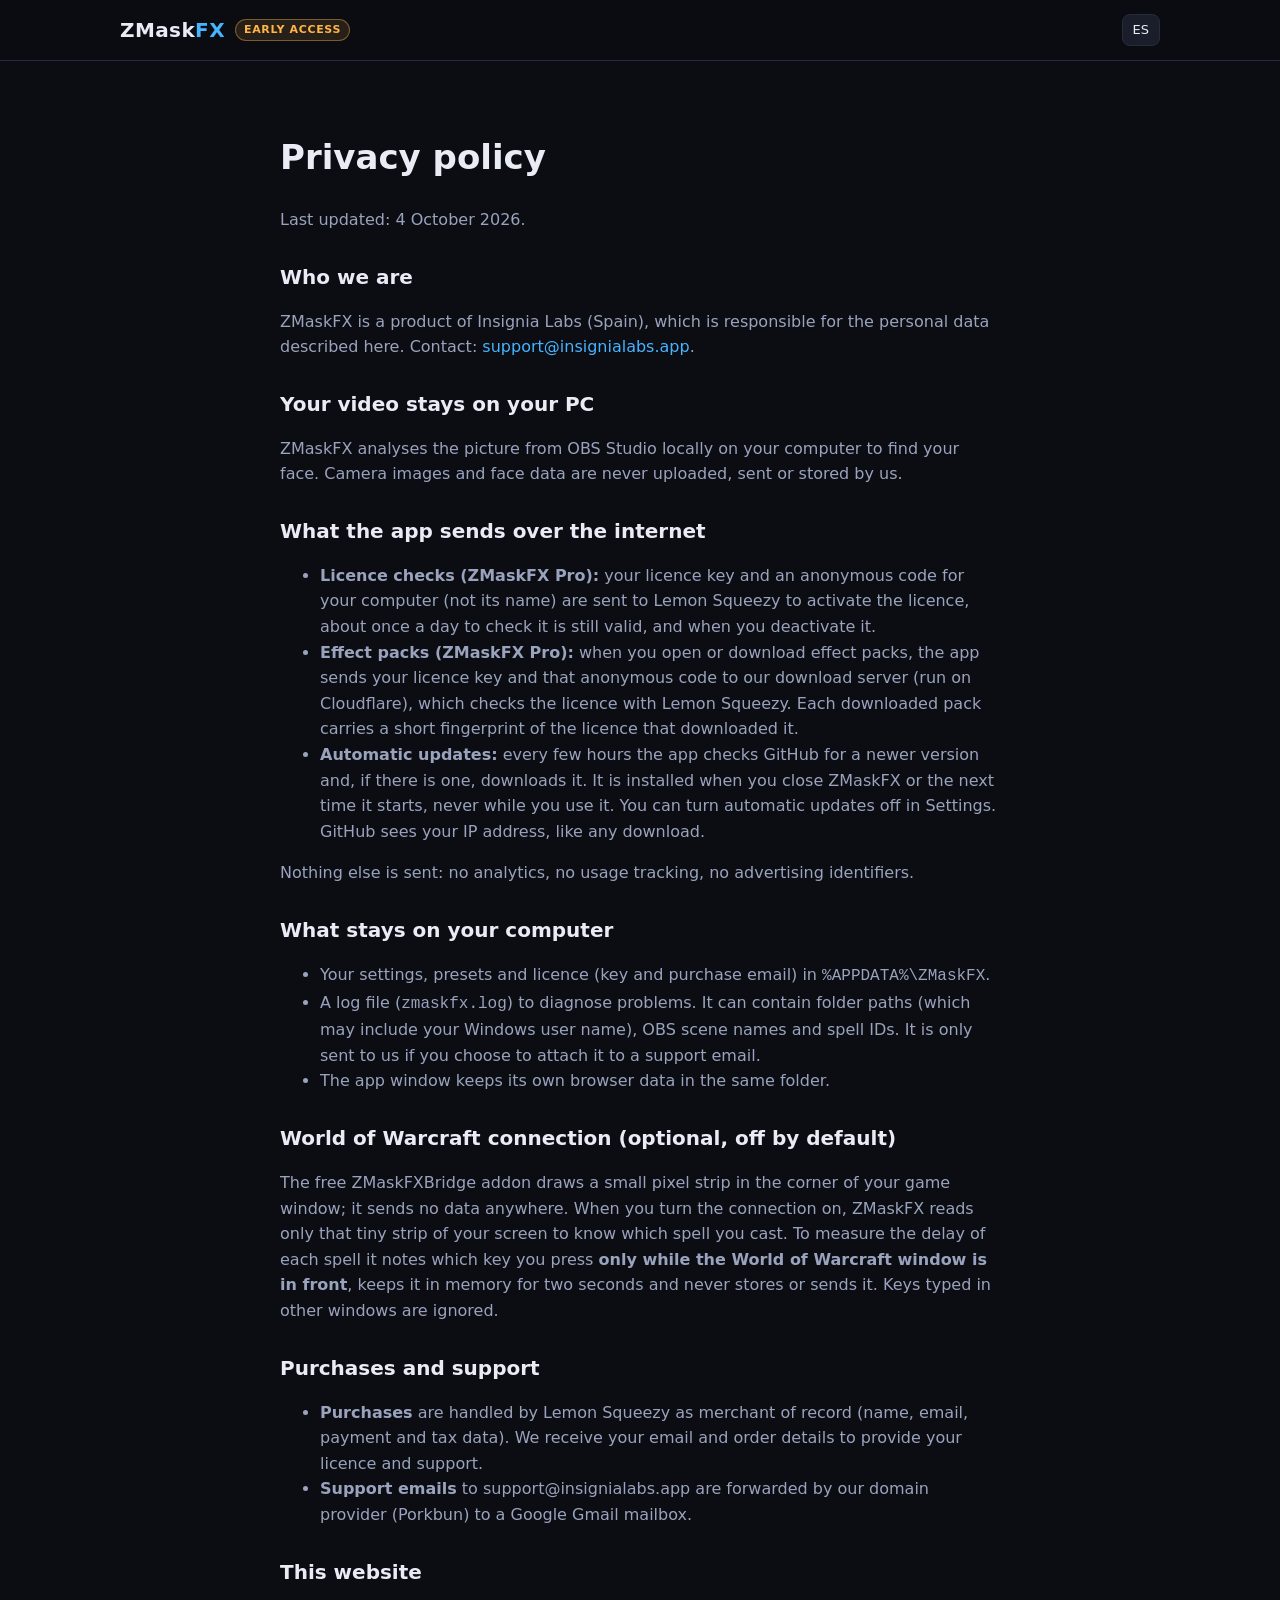
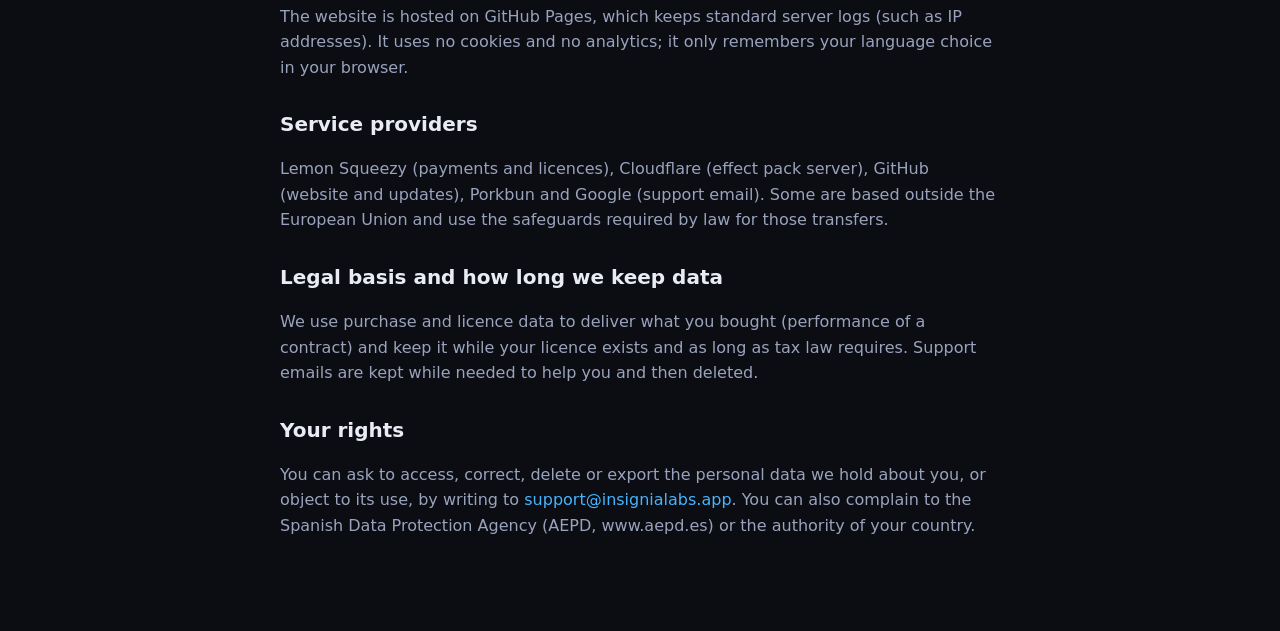
==== privacy.html @ b374a27d "feat: web de ZMaskFX" ====
<!doctype html>
<html lang="en"><head><meta charset="utf-8"><meta name="viewport" content="width=device-width,initial-scale=1">
<title>Privacy - ZMaskFX</title><link rel="stylesheet" href="style.css?v=3"></head>
<body>
<header class="top"><div class="wrap"><a class="logo" href="index.html">ZMask<b>FX</b></a><span class="tag-ea">Early Access</span><nav><button class="lang" id="lang" type="button" aria-label="Language">ES</button></nav></div></header>
<main class="doc">
<div data-lang="en">
<h1>Privacy policy</h1>
<p>Last updated: 4 October 2026.</p>


<h2>Who we are</h2>
<p>ZMaskFX is a product of Insignia Labs (Spain), which is responsible for the personal data described here. Contact:
<a href="mailto:support@insignialabs.app">support@insignialabs.app</a>.</p>

<h2>Your video stays on your PC</h2>
<p>ZMaskFX analyses the picture from OBS Studio locally on your computer to find your face. Camera images and face data are never uploaded, sent or stored by us.</p>

<h2>What the app sends over the internet</h2>
<ul>
<li><strong>Licence checks (ZMaskFX Pro):</strong> your licence key and an anonymous code for your computer (not its name) are sent to Lemon Squeezy to activate the licence, about once a day to check it is still valid, and when you deactivate it.</li>
<li><strong>Effect packs (ZMaskFX Pro):</strong> when you open or download effect packs, the app sends your licence key and that anonymous code to our download server (run on Cloudflare), which checks the licence with Lemon Squeezy. Each downloaded pack carries a short fingerprint of the licence that downloaded it.</li>
<li><strong>Automatic updates:</strong> every few hours the app checks GitHub for a newer version and, if there is one, downloads it. It is installed when you close ZMaskFX or the next time it starts, never while you use it. You can turn automatic updates off in Settings. GitHub sees your IP address, like any download.</li>
</ul>
<p>Nothing else is sent: no analytics, no usage tracking, no advertising identifiers.</p>

<h2>What stays on your computer</h2>
<ul>
<li>Your settings, presets and licence (key and purchase email) in <code>%APPDATA%\ZMaskFX</code>.</li>
<li>A log file (<code>zmaskfx.log</code>) to diagnose problems. It can contain folder paths (which may include your Windows user name), OBS scene names and spell IDs. It is only sent to us if you choose to attach it to a support email.</li>
<li>The app window keeps its own browser data in the same folder.</li>
</ul>

<h2>World of Warcraft connection (optional, off by default)</h2>
<p>The free ZMaskFXBridge addon draws a small pixel strip in the corner of your game window; it sends no data anywhere. When you turn the connection on, ZMaskFX reads only that tiny strip of your screen to know which spell you cast.
To measure the delay of each spell it notes which key you press <strong>only while the World of Warcraft window is in front</strong>, keeps it in memory for two seconds and never stores or sends it. Keys typed in other windows are ignored.</p>

<h2>Purchases and support</h2>
<ul>
<li><strong>Purchases</strong> are handled by Lemon Squeezy as merchant of record (name, email, payment and tax data). We receive your email and order details to provide your licence and support.</li>
<li><strong>Support emails</strong> to support@insignialabs.app are forwarded by our domain provider (Porkbun) to a Google Gmail mailbox.</li>
</ul>

<h2>This website</h2>
<p>The website is hosted on GitHub Pages, which keeps standard server logs (such as IP addresses). It uses no cookies and no analytics; it only remembers your language choice in your browser.</p>

<h2>Service providers</h2>
<p>Lemon Squeezy (payments and licences), Cloudflare (effect pack server), GitHub (website and updates), Porkbun and Google (support email). Some are based outside the European Union and use the safeguards required by law for those transfers.</p>

<h2>Legal basis and how long we keep data</h2>
<p>We use purchase and licence data to deliver what you bought (performance of a contract) and keep it while your licence exists and as long as tax law requires.
Support emails are kept while needed to help you and then deleted.</p>

<h2>Your rights</h2>
<p>You can ask to access, correct, delete or export the personal data we hold about you, or object to its use, by writing to <a href="mailto:support@insignialabs.app">support@insignialabs.app</a>.
You can also complain to the Spanish Data Protection Agency (AEPD, www.aepd.es) or the authority of your country.</p>
</div>

<div data-lang="es" hidden>
<h1>Política de privacidad</h1>
<p>Última actualización: 4 de octubre de 2026.</p>

<h2>Quiénes somos</h2>
<p>ZMaskFX es un producto de Insignia Labs (España), responsable de los datos personales descritos aquí. Contacto:
<a href="mailto:support@insignialabs.app">support@insignialabs.app</a>.</p>

<h2>Tu video se queda en tu PC</h2>
<p>ZMaskFX analiza la imagen de OBS Studio en local, en tu ordenador, para encontrar tu cara. Nunca subimos, enviamos ni guardamos imágenes de la cámara ni datos de tu cara.</p>

<h2>Lo que la aplicación envía por internet</h2>
<ul>
<li><strong>Comprobación de licencia (ZMaskFX Pro):</strong> tu clave de licencia y un código anónimo de tu ordenador (no su nombre) se envían a Lemon Squeezy para activar la licencia, aproximadamente una vez al día para comprobar que sigue vigente, y cuando la desactivas.</li>
<li><strong>Packs de efectos (ZMaskFX Pro):</strong> cuando abres o descargas packs de efectos, la aplicación envía tu clave de licencia y ese código anónimo a nuestro servidor de descargas (en Cloudflare), que comprueba la licencia con Lemon Squeezy. Cada pack descargado lleva una huella corta de la licencia que lo descargó.</li>
<li><strong>Actualizaciones automáticas:</strong> cada pocas horas la aplicación consulta GitHub por si hay una versión nueva y, si la hay, la descarga. Se instala al cerrar ZMaskFX o la próxima vez que se inicia, nunca mientras lo usas. Puedes desactivar las actualizaciones automáticas en Ajustes. GitHub ve tu dirección IP, como en cualquier descarga.</li>
</ul>
<p>No se envía nada más: ni analíticas, ni seguimiento de uso, ni identificadores publicitarios.</p>

<h2>Lo que se queda en tu ordenador</h2>
<ul>
<li>Tus ajustes, presets y licencia (clave y correo de compra) en <code>%APPDATA%\ZMaskFX</code>.</li>
<li>Un archivo de registro (<code>zmaskfx.log</code>) para diagnosticar problemas. Puede contener rutas de carpetas (que pueden incluir tu nombre de usuario de Windows), nombres de escenas de OBS e IDs de hechizos. Solo nos llega si decides adjuntarlo a un correo de soporte.</li>
<li>La ventana de la aplicación guarda sus propios datos de navegador en esa misma carpeta.</li>
</ul>

<h2>Conexión con World of Warcraft (opcional, desactivada por defecto)</h2>
<p>El addon gratuito ZMaskFXBridge dibuja una pequeña tira de pixeles en la esquina de la ventana del juego; no envía datos a ningún sitio. Cuando activas la conexión, ZMaskFX lee solo esa diminuta tira de tu pantalla para saber qué hechizo lanzas.
Para medir el retraso de cada hechizo anota qué tecla pulsas <strong>solo mientras la ventana de World of Warcraft está en primer plano</strong>, la guarda en memoria durante dos segundos y nunca la almacena ni la envía. Las teclas pulsadas en otras ventanas se ignoran.</p>

<h2>Compras y soporte</h2>
<ul>
<li><strong>Las compras</strong> las gestiona Lemon Squeezy como vendedor oficial (nombre, correo, datos de pago e impuestos). Recibimos tu correo y los datos del pedido para darte la licencia y soporte.</li>
<li><strong>Los correos de soporte</strong> a support@insignialabs.app los reenvía nuestro proveedor de dominio (Porkbun) a un buzón de Google Gmail.</li>
</ul>

<h2>Esta web</h2>
<p>La web está alojada en GitHub Pages, que guarda registros de servidor habituales (como direcciones IP). No usa cookies ni analíticas; solo recuerda en tu navegador el idioma que elijas.</p>

<h2>Proveedores de servicio</h2>
<p>Lemon Squeezy (pagos y licencias), Cloudflare (servidor de packs de efectos), GitHub (web y actualizaciones), Porkbun y Google (correo de soporte). Algunos están fuera de la Unión Europea y aplican las garantías que exige la ley para esas transferencias.</p>

<h2>Base legal y cuánto tiempo guardamos los datos</h2>
<p>Usamos los datos de compra y licencia para entregarte lo que has comprado (ejecución de un contrato) y los guardamos mientras exista tu licencia y el tiempo que exija la ley fiscal.
Los correos de soporte se guardan mientras hagan falta para ayudarte y después se borran.</p>

<h2>Tus derechos</h2>
<p>Puedes pedir acceder a los datos personales que tenemos sobre ti, corregirlos, borrarlos o exportarlos, o oponerte a su uso, escribiendo a <a href="mailto:support@insignialabs.app">support@insignialabs.app</a>.
También puedes presentar una reclamación ante la Agencia Española de Protección de Datos (AEPD, www.aepd.es) o la autoridad de tu país.</p>
</div>
</main>
<script>
// Mismo idioma que la pagina principal (clave maskfx_lang; si no hay, el del navegador).
const TITLES = {en: 'Privacy - ZMaskFX', es: 'Privacidad - ZMaskFX'};
function setLang(l){
  document.documentElement.lang = l;
  document.querySelectorAll('[data-lang]').forEach(n => { n.hidden = n.dataset.lang !== l; });
  document.getElementById('lang').textContent = l === 'es' ? 'EN' : 'ES';
  document.title = TITLES[l];
  try { localStorage.setItem('maskfx_lang', l); } catch (e) { /* sin almacenamiento */ }
}
document.getElementById('lang').onclick = () => setLang(document.documentElement.lang === 'es' ? 'en' : 'es');
let saved = null; try { saved = localStorage.getItem('maskfx_lang'); } catch (e) { /* sin almacenamiento */ }
if (saved === 'es' || (!saved && navigator.language && navigator.language.toLowerCase().startsWith('es'))) setLang('es');
</script>
</body></html>
---- style.css ----
:root{
  --bg:#0b0d13;--bg2:#12151e;--bg3:#1a1e2b;--line:#272c3d;--tx:#e9ecf5;--mut:#9aa3bd;--ac:#46b4ff;--ac2:#7a5cff;--ok:#5be39a;
  --r:14px;--maxw:1080px;
}
*{box-sizing:border-box}
html{scroll-behavior:smooth}
body{margin:0;background:var(--bg);color:var(--tx);font:16px/1.6 "Segoe UI",system-ui,-apple-system,Arial,sans-serif;-webkit-font-smoothing:antialiased}
a{color:var(--ac);text-decoration:none}a:hover{text-decoration:underline}
.wrap{max-width:var(--maxw);margin:0 auto;padding:0 20px}
header.top{position:sticky;top:0;z-index:5;background:rgba(11,13,19,.85);backdrop-filter:blur(8px);border-bottom:1px solid var(--line)}
header.top .wrap{display:flex;align-items:center;gap:20px;height:60px}
.logo{font-weight:800;font-size:20px;letter-spacing:.02em;color:var(--tx)}.logo b{color:var(--ac)}
.tag-ea{white-space:nowrap;margin-left:-10px;padding:2px 8px;border:1px solid #ffb54766;border-radius:999px;background:#ffb5471f;color:#ffb547;font-size:11px;font-weight:700;letter-spacing:.06em;text-transform:uppercase;line-height:1.4}
nav{display:flex;gap:18px;margin-left:auto;align-items:center}
nav a{color:var(--mut);font-size:14px}nav a:hover{color:var(--tx);text-decoration:none}
.lang{background:var(--bg3);border:1px solid var(--line);color:var(--tx);border-radius:8px;padding:5px 10px;font:inherit;font-size:13px;cursor:pointer}
.lang:hover{border-color:var(--ac)}
.btn{display:inline-block;border-radius:10px;padding:12px 22px;font-weight:700;border:1px solid transparent;cursor:pointer;font:inherit;font-weight:700}
.btn.pri{background:linear-gradient(135deg,var(--ac),var(--ac2));color:#06101c}
.btn.pri:hover{filter:brightness(1.1);text-decoration:none}
.btn.sec{background:transparent;border-color:var(--line);color:var(--tx)}.btn.sec:hover{border-color:var(--ac);text-decoration:none}
.hero{padding:84px 0 56px;text-align:center;position:relative;overflow:hidden}
.hero::before{content:"";position:absolute;inset:-20% 0 auto 0;height:520px;background:radial-gradient(60% 60% at 50% 0,rgba(70,180,255,.22),transparent 70%);pointer-events:none}
.hero h1{font-size:clamp(34px,6vw,60px);line-height:1.08;margin:0 0 16px;letter-spacing:-.02em}
.hero h1 span{background:linear-gradient(135deg,var(--ac),var(--ac2));-webkit-background-clip:text;background-clip:text;color:transparent}
.hero p.lead{max-width:640px;margin:0 auto 28px;color:var(--mut);font-size:18px}
.hero .cta{display:flex;gap:12px;justify-content:center;flex-wrap:wrap}
.hero .note{margin-top:14px;color:var(--mut);font-size:13px}
.demo{max-width:760px;margin:40px auto 0}
.demo video{display:block;width:100%;aspect-ratio:16/10;object-fit:cover;border:1px solid var(--line);border-radius:var(--r);background:var(--bg);box-shadow:0 30px 80px -40px rgba(70,180,255,.45)}
.chips{display:flex;flex-wrap:wrap;gap:8px;justify-content:center;margin-top:16px}
.chip{background:var(--bg3);border:1px solid var(--line);color:var(--mut);border-radius:999px;padding:7px 14px;font:inherit;font-size:14px;cursor:pointer;transition:border-color .15s,color .15s}
.chip:hover{border-color:var(--ac);color:var(--tx)}
.chip[aria-selected=true]{border-color:var(--ac);color:var(--tx);background:rgba(70,180,255,.12)}
.chip:focus-visible{outline:2px solid var(--ac);outline-offset:2px}
@media (max-width:560px){.demo video{aspect-ratio:4/3}}
section{padding:64px 0}
section h2{font-size:clamp(26px,4vw,38px);margin:0 0 10px;letter-spacing:-.01em;text-align:center}
section p.sub{color:var(--mut);text-align:center;max-width:620px;margin:0 auto 36px}
.grid{display:grid;gap:16px;grid-template-columns:repeat(auto-fit,minmax(230px,1fr))}
.card{background:var(--bg2);border:1px solid var(--line);border-radius:var(--r);padding:22px}
.card h3{margin:12px 0 6px;font-size:18px}.card p{margin:0;color:var(--mut);font-size:14.5px}
.ico{width:42px;height:42px;border-radius:11px;background:var(--bg3);display:grid;place-items:center}
.ico svg{width:22px;height:22px;stroke:var(--ac);fill:none;stroke-width:1.8;stroke-linecap:round;stroke-linejoin:round}
.steps{counter-reset:s;display:grid;gap:16px;grid-template-columns:repeat(auto-fit,minmax(240px,1fr))}
.steps .card{position:relative;padding-top:46px}
.steps .card::before{counter-increment:s;content:counter(s);position:absolute;top:14px;left:20px;width:26px;height:26px;border-radius:50%;background:var(--ac);color:#06101c;font-weight:800;display:grid;place-items:center;font-size:14px}
.price{display:grid;gap:16px;grid-template-columns:repeat(auto-fit,minmax(280px,1fr));max-width:760px;margin:0 auto}
.plan{background:var(--bg2);border:1px solid var(--line);border-radius:var(--r);padding:26px}
.plan.pro{border-color:var(--ac);box-shadow:0 0 0 1px rgba(70,180,255,.25),0 18px 50px rgba(70,180,255,.08)}
.plan h3{margin:0}.plan .amt{font-size:40px;font-weight:800;margin:6px 0}.plan .amt small{font-size:14px;color:var(--mut);font-weight:500}
.plan ul{list-style:none;padding:0;margin:14px 0 22px}.plan li{padding:6px 0 6px 26px;position:relative;color:var(--mut);font-size:15px}
.plan li::before{content:"";position:absolute;left:0;top:13px;width:14px;height:8px;border-left:2px solid var(--ok);border-bottom:2px solid var(--ok);transform:rotate(-45deg) scale(.9)}
.plan li.no::before{border-color:#58607a;transform:none;width:12px;height:0;border-left:0;top:17px}
.plan .btn{width:100%;text-align:center}
details{background:var(--bg2);border:1px solid var(--line);border-radius:12px;padding:14px 18px;margin:0 auto 10px;max-width:760px}
summary{cursor:pointer;font-weight:600}details p{color:var(--mut);margin:10px 0 0}
footer{border-top:1px solid var(--line);padding:34px 0 50px;color:var(--mut);font-size:13px}
footer .wrap{display:grid;gap:10px}footer .links{display:flex;gap:18px;flex-wrap:wrap}
.legal{font-size:12px;opacity:.85;max-width:760px}
.doc{max-width:760px;margin:0 auto;padding:46px 20px 80px}.doc h1{font-size:34px}.doc h2{text-align:left;font-size:20px;margin:28px 0 6px}.doc p,.doc li{color:var(--mut)}
@media(max-width:640px){nav a.hide-sm{display:none}.hero{padding-top:56px}}
@media(prefers-reduced-motion:no-preference){.flame{animation:flick 1.6s ease-in-out infinite alternate}@keyframes flick{from{opacity:.75;transform:translateY(0)}to{opacity:1;transform:translateY(-3px)}}}
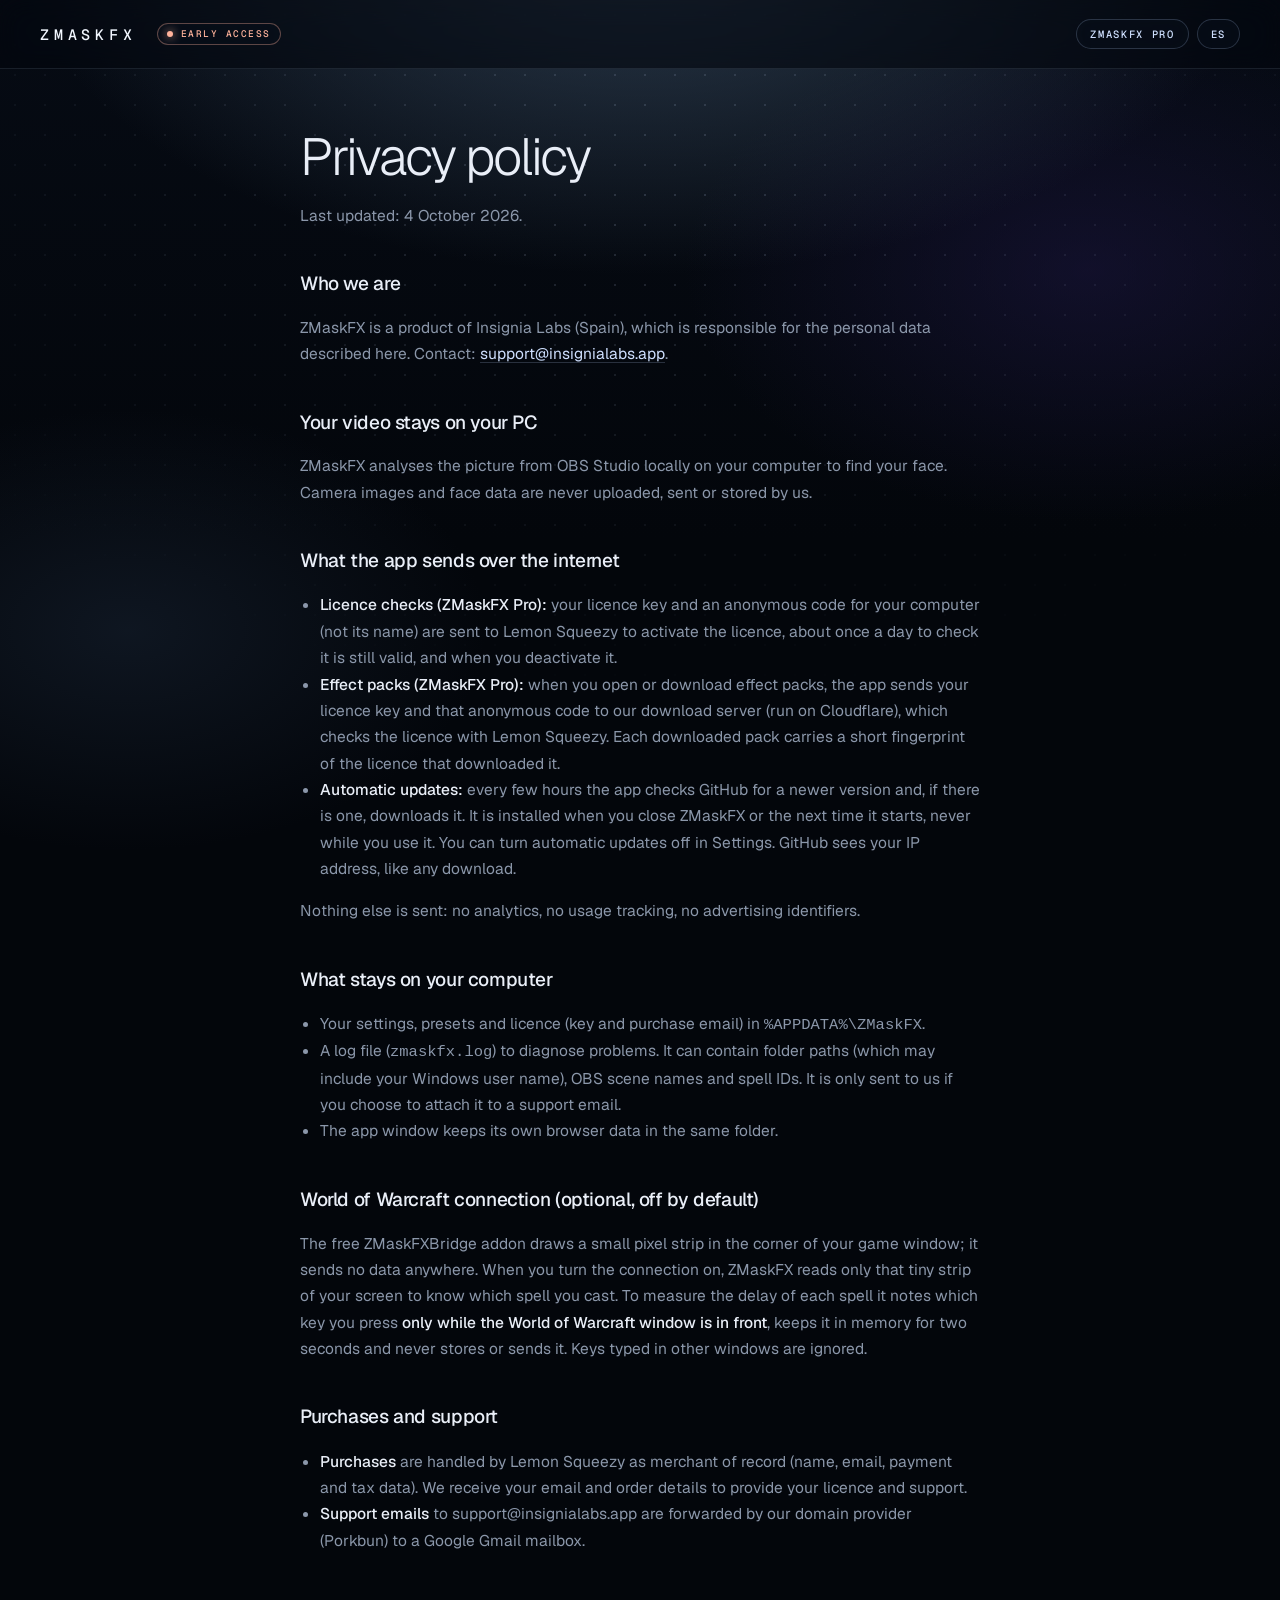
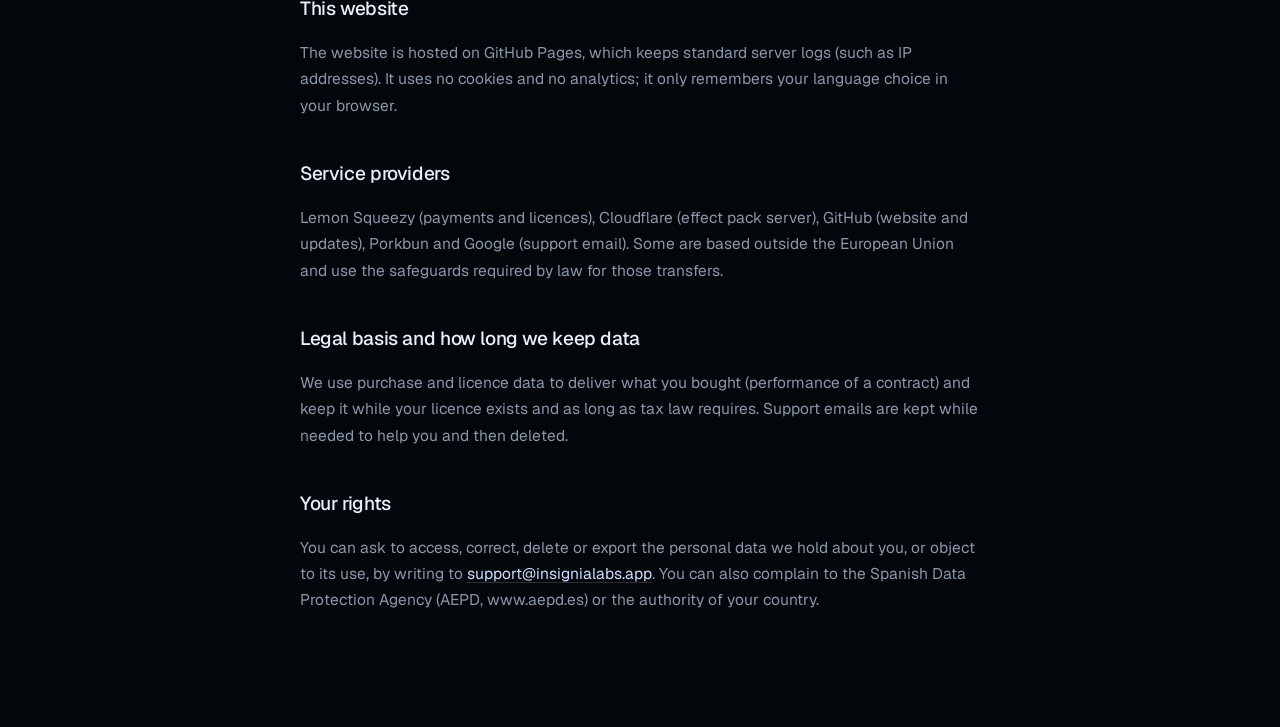
==== commit 4c9fb2df: "feat: web con el design system ZMaskFX Halo (anillo de luz, cristal, fuentes Geist, favicon)" ====
--- a/privacy.html
+++ b/privacy.html
@@ -1,8 +1,16 @@
 <!doctype html>
-<html lang="en"><head><meta charset="utf-8"><meta name="viewport" content="width=device-width,initial-scale=1">
-<title>Privacy - ZMaskFX</title><link rel="stylesheet" href="style.css?v=3"></head>
+<html lang="en"><head><meta charset="utf-8">
+<meta http-equiv="Content-Security-Policy" content="default-src 'none'; script-src 'sha256-wenRB7uzCdGBovsb9C00Sm1f5bwtj+48CsK+rt9dWng='; style-src 'self' 'unsafe-inline'; img-src 'self'; media-src 'self'; font-src 'self'; connect-src 'none'; base-uri 'none'; form-action 'none'; object-src 'none'; upgrade-insecure-requests">
+<meta name="referrer" content="strict-origin-when-cross-origin">
+<meta name="viewport" content="width=device-width,initial-scale=1">
+<title>Privacy - ZMaskFX</title><link rel="icon" href="favicon.svg" type="image/svg+xml"><link rel="icon" href="favicon.ico" sizes="any"><link rel="stylesheet" href="style.css?v=4"></head>
 <body>
-<header class="top"><div class="wrap"><a class="logo" href="index.html">ZMask<b>FX</b></a><span class="tag-ea">Early Access</span><nav><button class="lang" id="lang" type="button" aria-label="Language">ES</button></nav></div></header>
+<div class="atmos" aria-hidden="true"></div>
+<header class="top scrolled"><div class="wrap">
+  <a class="brand" href="index.html" aria-label="ZMaskFX"><b>ZMASKFX</b></a>
+  <span class="pill badge"><span class="dot"></span>Early Access</span>
+  <nav aria-label="Main"><a class="pill" href="index.html#pricing">ZMaskFX Pro</a><button class="pill" id="lang" type="button" aria-label="Español / English">ES</button></nav>
+</div></header>
 <main class="doc">
 <div data-lang="en">
 <h1>Privacy policy</h1>
@@ -64,7 +72,7 @@
 <p>ZMaskFX es un producto de Insignia Labs (España), responsable de los datos personales descritos aquí. Contacto:
 <a href="mailto:support@insignialabs.app">support@insignialabs.app</a>.</p>
 
-<h2>Tu video se queda en tu PC</h2>
+<h2>Tu vídeo se queda en tu PC</h2>
 <p>ZMaskFX analiza la imagen de OBS Studio en local, en tu ordenador, para encontrar tu cara. Nunca subimos, enviamos ni guardamos imágenes de la cámara ni datos de tu cara.</p>
 
 <h2>Lo que la aplicación envía por internet</h2>
@@ -83,7 +91,7 @@
 </ul>
 
 <h2>Conexión con World of Warcraft (opcional, desactivada por defecto)</h2>
-<p>El addon gratuito ZMaskFXBridge dibuja una pequeña tira de pixeles en la esquina de la ventana del juego; no envía datos a ningún sitio. Cuando activas la conexión, ZMaskFX lee solo esa diminuta tira de tu pantalla para saber qué hechizo lanzas.
+<p>El addon gratuito ZMaskFXBridge dibuja una pequeña tira de píxeles en la esquina de la ventana del juego; no envía datos a ningún sitio. Cuando activas la conexión, ZMaskFX lee solo esa diminuta tira de tu pantalla para saber qué hechizo lanzas.
 Para medir el retraso de cada hechizo anota qué tecla pulsas <strong>solo mientras la ventana de World of Warcraft está en primer plano</strong>, la guarda en memoria durante dos segundos y nunca la almacena ni la envía. Las teclas pulsadas en otras ventanas se ignoran.</p>
 
 <h2>Compras y soporte</h2>
@@ -108,7 +116,7 @@
 </div>
 </main>
 <script>
-// Mismo idioma que la pagina principal (clave maskfx_lang; si no hay, el del navegador).
+// Mismo idioma que la página principal (clave maskfx_lang; si no hay, el del navegador).
 const TITLES = {en: 'Privacy - ZMaskFX', es: 'Privacidad - ZMaskFX'};
 function setLang(l){
   document.documentElement.lang = l;
--- a/style.css
+++ b/style.css
@@ -1,63 +1,323 @@
+/* ZMaskFX web v2 ("halo"): cámara de proyección con anillos de luz, malla triangulada y UI tipo HUD. */
+@font-face{font-family:"Geist";src:url(fonts/geist-latin.woff2) format("woff2");font-weight:300 700;font-display:swap}
+@font-face{font-family:"Geist Mono";src:url(fonts/geist-mono-latin.woff2) format("woff2");font-weight:400 500;font-display:swap}
+
 :root{
-  --bg:#0b0d13;--bg2:#12151e;--bg3:#1a1e2b;--line:#272c3d;--tx:#e9ecf5;--mut:#9aa3bd;--ac:#46b4ff;--ac2:#7a5cff;--ok:#5be39a;
-  --r:14px;--maxw:1080px;
+  /* Color */
+  --ink-0:#03060b;--ink-1:#060b14;--ink-2:#0a1220;--ink-3:#101b2c;
+  --slate:#3b4f64;--slate-2:#24344a;
+  --indigo:#1c1640;
+  --ice:#f2f7ff;--ice-2:#cfe0ff;--glow:#8fb8ff;--glow-2:#4f7fd9;
+  --peach:#ffb39c;--peach-2:#ff8a73;
+  --tx:#e9eef7;--mut:#8b97aa;--dim:#5b6679;
+  --line:rgba(190,212,255,.11);--line-2:rgba(190,212,255,.2);--glass:rgba(14,24,40,.55);--glass-2:rgba(255,255,255,.035);
+  --ok:#9fe6c4;--black:#000;--white:#fff;
+  /* Tipo */
+  --f-sans:"Geist",system-ui,-apple-system,"Segoe UI",sans-serif;
+  --f-mono:"Geist Mono",ui-monospace,"Cascadia Mono",Consolas,monospace;
+  /* Ritmo */
+  --r-lg:28px;--r-md:18px;--r-sm:12px;--maxw:1180px;--gut:clamp(16px,4vw,40px);
+  --ease:cubic-bezier(.16,1,.3,1);
 }
 *{box-sizing:border-box}
-html{scroll-behavior:smooth}
-body{margin:0;background:var(--bg);color:var(--tx);font:16px/1.6 "Segoe UI",system-ui,-apple-system,Arial,sans-serif;-webkit-font-smoothing:antialiased}
-a{color:var(--ac);text-decoration:none}a:hover{text-decoration:underline}
-.wrap{max-width:var(--maxw);margin:0 auto;padding:0 20px}
-header.top{position:sticky;top:0;z-index:5;background:rgba(11,13,19,.85);backdrop-filter:blur(8px);border-bottom:1px solid var(--line)}
-header.top .wrap{display:flex;align-items:center;gap:20px;height:60px}
-.logo{font-weight:800;font-size:20px;letter-spacing:.02em;color:var(--tx)}.logo b{color:var(--ac)}
-.tag-ea{white-space:nowrap;margin-left:-10px;padding:2px 8px;border:1px solid #ffb54766;border-radius:999px;background:#ffb5471f;color:#ffb547;font-size:11px;font-weight:700;letter-spacing:.06em;text-transform:uppercase;line-height:1.4}
-nav{display:flex;gap:18px;margin-left:auto;align-items:center}
-nav a{color:var(--mut);font-size:14px}nav a:hover{color:var(--tx);text-decoration:none}
-.lang{background:var(--bg3);border:1px solid var(--line);color:var(--tx);border-radius:8px;padding:5px 10px;font:inherit;font-size:13px;cursor:pointer}
-.lang:hover{border-color:var(--ac)}
-.btn{display:inline-block;border-radius:10px;padding:12px 22px;font-weight:700;border:1px solid transparent;cursor:pointer;font:inherit;font-weight:700}
-.btn.pri{background:linear-gradient(135deg,var(--ac),var(--ac2));color:#06101c}
-.btn.pri:hover{filter:brightness(1.1);text-decoration:none}
-.btn.sec{background:transparent;border-color:var(--line);color:var(--tx)}.btn.sec:hover{border-color:var(--ac);text-decoration:none}
-.hero{padding:84px 0 56px;text-align:center;position:relative;overflow:hidden}
-.hero::before{content:"";position:absolute;inset:-20% 0 auto 0;height:520px;background:radial-gradient(60% 60% at 50% 0,rgba(70,180,255,.22),transparent 70%);pointer-events:none}
-.hero h1{font-size:clamp(34px,6vw,60px);line-height:1.08;margin:0 0 16px;letter-spacing:-.02em}
-.hero h1 span{background:linear-gradient(135deg,var(--ac),var(--ac2));-webkit-background-clip:text;background-clip:text;color:transparent}
-.hero p.lead{max-width:640px;margin:0 auto 28px;color:var(--mut);font-size:18px}
-.hero .cta{display:flex;gap:12px;justify-content:center;flex-wrap:wrap}
-.hero .note{margin-top:14px;color:var(--mut);font-size:13px}
-.demo{max-width:760px;margin:40px auto 0}
-.demo video{display:block;width:100%;aspect-ratio:16/10;object-fit:cover;border:1px solid var(--line);border-radius:var(--r);background:var(--bg);box-shadow:0 30px 80px -40px rgba(70,180,255,.45)}
-.chips{display:flex;flex-wrap:wrap;gap:8px;justify-content:center;margin-top:16px}
-.chip{background:var(--bg3);border:1px solid var(--line);color:var(--mut);border-radius:999px;padding:7px 14px;font:inherit;font-size:14px;cursor:pointer;transition:border-color .15s,color .15s}
-.chip:hover{border-color:var(--ac);color:var(--tx)}
-.chip[aria-selected=true]{border-color:var(--ac);color:var(--tx);background:rgba(70,180,255,.12)}
-.chip:focus-visible{outline:2px solid var(--ac);outline-offset:2px}
-@media (max-width:560px){.demo video{aspect-ratio:4/3}}
-section{padding:64px 0}
-section h2{font-size:clamp(26px,4vw,38px);margin:0 0 10px;letter-spacing:-.01em;text-align:center}
-section p.sub{color:var(--mut);text-align:center;max-width:620px;margin:0 auto 36px}
-.grid{display:grid;gap:16px;grid-template-columns:repeat(auto-fit,minmax(230px,1fr))}
-.card{background:var(--bg2);border:1px solid var(--line);border-radius:var(--r);padding:22px}
-.card h3{margin:12px 0 6px;font-size:18px}.card p{margin:0;color:var(--mut);font-size:14.5px}
-.ico{width:42px;height:42px;border-radius:11px;background:var(--bg3);display:grid;place-items:center}
-.ico svg{width:22px;height:22px;stroke:var(--ac);fill:none;stroke-width:1.8;stroke-linecap:round;stroke-linejoin:round}
-.steps{counter-reset:s;display:grid;gap:16px;grid-template-columns:repeat(auto-fit,minmax(240px,1fr))}
-.steps .card{position:relative;padding-top:46px}
-.steps .card::before{counter-increment:s;content:counter(s);position:absolute;top:14px;left:20px;width:26px;height:26px;border-radius:50%;background:var(--ac);color:#06101c;font-weight:800;display:grid;place-items:center;font-size:14px}
-.price{display:grid;gap:16px;grid-template-columns:repeat(auto-fit,minmax(280px,1fr));max-width:760px;margin:0 auto}
-.plan{background:var(--bg2);border:1px solid var(--line);border-radius:var(--r);padding:26px}
-.plan.pro{border-color:var(--ac);box-shadow:0 0 0 1px rgba(70,180,255,.25),0 18px 50px rgba(70,180,255,.08)}
-.plan h3{margin:0}.plan .amt{font-size:40px;font-weight:800;margin:6px 0}.plan .amt small{font-size:14px;color:var(--mut);font-weight:500}
-.plan ul{list-style:none;padding:0;margin:14px 0 22px}.plan li{padding:6px 0 6px 26px;position:relative;color:var(--mut);font-size:15px}
-.plan li::before{content:"";position:absolute;left:0;top:13px;width:14px;height:8px;border-left:2px solid var(--ok);border-bottom:2px solid var(--ok);transform:rotate(-45deg) scale(.9)}
-.plan li.no::before{border-color:#58607a;transform:none;width:12px;height:0;border-left:0;top:17px}
-.plan .btn{width:100%;text-align:center}
-details{background:var(--bg2);border:1px solid var(--line);border-radius:12px;padding:14px 18px;margin:0 auto 10px;max-width:760px}
-summary{cursor:pointer;font-weight:600}details p{color:var(--mut);margin:10px 0 0}
-footer{border-top:1px solid var(--line);padding:34px 0 50px;color:var(--mut);font-size:13px}
-footer .wrap{display:grid;gap:10px}footer .links{display:flex;gap:18px;flex-wrap:wrap}
-.legal{font-size:12px;opacity:.85;max-width:760px}
-.doc{max-width:760px;margin:0 auto;padding:46px 20px 80px}.doc h1{font-size:34px}.doc h2{text-align:left;font-size:20px;margin:28px 0 6px}.doc p,.doc li{color:var(--mut)}
-@media(max-width:640px){nav a.hide-sm{display:none}.hero{padding-top:56px}}
-@media(prefers-reduced-motion:no-preference){.flame{animation:flick 1.6s ease-in-out infinite alternate}@keyframes flick{from{opacity:.75;transform:translateY(0)}to{opacity:1;transform:translateY(-3px)}}}
+html{scroll-behavior:smooth;-webkit-text-size-adjust:100%}
+body{margin:0;background:var(--ink-0);color:var(--tx);font:16px/1.6 var(--f-sans);-webkit-font-smoothing:antialiased;overflow-x:hidden}
+a{color:inherit}
+::selection{background:var(--glow-2);color:var(--white)}
+:focus-visible{outline:2px solid var(--glow);outline-offset:3px;border-radius:6px}
+.wrap{max-width:var(--maxw);margin:0 auto;padding:0 var(--gut)}
+.sr{position:absolute;width:1px;height:1px;overflow:hidden;clip:rect(0 0 0 0);white-space:nowrap}
+
+/* Atmósfera fija: pizarra arriba, tinta abajo, rejilla de puntos que se desvanece */
+.atmos{position:fixed;inset:0;z-index:-1;pointer-events:none;
+  background:
+    radial-gradient(70% 55% at 50% -8%,rgba(59,79,100,.75),transparent 70%),
+    radial-gradient(45% 40% at 85% 30%,rgba(28,22,64,.55),transparent 70%),
+    radial-gradient(40% 35% at 10% 70%,rgba(36,52,74,.35),transparent 70%),
+    linear-gradient(180deg,var(--ink-1),var(--ink-0) 60%)}
+.atmos::after{content:"";position:absolute;inset:0;
+  background-image:radial-gradient(circle at center,rgba(207,224,255,.16) 1px,transparent 1.4px);background-size:30px 30px;
+  -webkit-mask-image:radial-gradient(80% 70% at 50% 20%,var(--black),transparent 85%);mask-image:radial-gradient(80% 70% at 50% 20%,var(--black),transparent 85%)}
+
+/* HUD: etiquetas y pastillas */
+.mono{font-family:var(--f-mono);text-transform:uppercase;letter-spacing:.18em;font-size:10.5px;line-height:1.4}
+.pill{display:inline-flex;align-items:center;gap:8px;height:30px;padding:0 13px;border-radius:999px;border:1px solid var(--line-2);
+  background:rgba(10,18,32,.45);-webkit-backdrop-filter:blur(10px);backdrop-filter:blur(10px);color:var(--ice-2);
+  font:500 10.5px/1 var(--f-mono);letter-spacing:.16em;text-transform:uppercase;text-decoration:none;cursor:pointer;white-space:nowrap;
+  transition:background .3s var(--ease),color .3s var(--ease),border-color .3s var(--ease),box-shadow .3s var(--ease)}
+.pill:hover{border-color:rgba(242,247,255,.45);color:var(--ice)}
+.pill[aria-selected=true],.pill.on{background:var(--ice);color:var(--ink-1);border-color:var(--ice);
+  box-shadow:0 0 0 1px rgba(242,247,255,.35),0 0 18px rgba(143,184,255,.55),0 0 42px rgba(143,184,255,.25)}
+.pill .dot{width:6px;height:6px;border-radius:50%;background:var(--peach);box-shadow:0 0 10px var(--peach)}
+
+/* Cabecera */
+.top{position:fixed;inset:0 0 auto;z-index:20;transition:background .4s var(--ease),border-color .4s var(--ease);border-bottom:1px solid transparent}
+.top.scrolled{background:rgba(4,8,14,.62);-webkit-backdrop-filter:blur(14px) saturate(1.2);backdrop-filter:blur(14px) saturate(1.2);border-color:var(--line)}
+.top .wrap{display:flex;align-items:center;gap:16px;height:68px;max-width:none}
+.brand{display:grid;gap:3px;text-decoration:none}
+.brand b{font:500 15px/1 var(--f-mono);letter-spacing:.32em;color:var(--ice)}
+.brand span{color:var(--dim);font-size:9.5px}
+.badge{margin-left:4px;height:22px;padding:0 9px;font-size:9.5px;color:var(--peach);border-color:rgba(255,179,156,.35)}
+.top nav{margin-left:auto;display:flex;gap:8px;align-items:center}
+@media(max-width:820px){.top nav .hide-sm{display:none}.badge{display:none}}
+@media(max-width:520px){.brand span{display:none}}
+
+/* Botones */
+.btn{position:relative;display:inline-flex;align-items:center;justify-content:center;gap:10px;height:50px;padding:0 26px;border-radius:999px;
+  font:500 15px/1 var(--f-sans);letter-spacing:-.005em;text-decoration:none;cursor:pointer;border:1px solid transparent;
+  transition:transform .35s var(--ease),box-shadow .35s var(--ease),background .35s var(--ease),border-color .35s var(--ease)}
+.btn svg{width:16px;height:16px;fill:none;stroke:currentColor;stroke-width:1.8;stroke-linecap:round;stroke-linejoin:round;transition:transform .35s var(--ease)}
+.btn:hover svg{transform:translateX(3px)}
+.btn.pri{background:var(--ice);color:var(--ink-1);box-shadow:0 0 0 1px rgba(242,247,255,.4),0 0 24px rgba(143,184,255,.45),0 12px 40px -10px rgba(143,184,255,.6)}
+.btn.pri:hover{transform:translateY(-1px);box-shadow:0 0 0 1px rgba(242,247,255,.6),0 0 34px rgba(143,184,255,.7),0 16px 50px -10px rgba(143,184,255,.8)}
+.btn.sec{background:var(--glass-2);border-color:var(--line-2);color:var(--ice-2);-webkit-backdrop-filter:blur(10px);backdrop-filter:blur(10px)}
+.btn.sec:hover{border-color:rgba(242,247,255,.45);color:var(--ice)}
+.btn[aria-disabled=true]{opacity:.55;cursor:default;box-shadow:none;transform:none}
+
+/* Hero */
+.hero{padding:clamp(120px,16vh,170px) 0 0;text-align:center;position:relative}
+.eyebrow{display:inline-flex;align-items:center;gap:10px;color:var(--ice-2);margin:0 0 26px}
+.eyebrow i{width:14px;height:14px;border-radius:50%;border:1.5px solid var(--ice);box-shadow:0 0 8px var(--glow),inset 0 0 6px var(--glow)}
+.hero h1{margin:0 auto;max-width:19ch;font-weight:300;font-size:clamp(40px,6.2vw,84px);line-height:.98;letter-spacing:-.045em}
+.grad{background:linear-gradient(180deg,var(--white) 10%,var(--ice-2) 45%,var(--glow) 80%,var(--glow-2));-webkit-background-clip:text;background-clip:text;color:transparent}
+.hero h1 span{text-wrap:balance}
+.hero h1 .soft{display:block;color:var(--mut);-webkit-text-fill-color:currentColor}
+.lead{max-width:600px;margin:26px auto 34px;color:var(--mut);font-size:clamp(16px,1.6vw,18.5px);line-height:1.6}
+.cta{display:flex;gap:12px;justify-content:center;flex-wrap:wrap}
+.req{margin:18px 0 0;color:var(--dim)}
+
+/* Escenario: cámara de proyección */
+.stage{position:relative;margin:clamp(56px,8vw,90px) auto 0;max-width:1240px;aspect-ratio:16/9;border-radius:var(--r-lg);overflow:hidden;isolation:isolate;
+  background:
+    radial-gradient(38% 46% at 50% 50%,rgba(40,32,96,.55),transparent 70%),
+    radial-gradient(70% 60% at 50% 110%,rgba(79,127,217,.22),transparent 70%),
+    radial-gradient(120% 90% at 50% 40%,var(--ink-3),var(--ink-1) 70%);
+  border:1px solid var(--line);
+  box-shadow:0 0 0 1px rgba(0,0,0,.6),0 60px 140px -50px rgba(79,127,217,.45),0 30px 80px -40px rgba(0,0,0,.9)}
+.stage::before{content:"";position:absolute;inset:0;z-index:0;pointer-events:none;
+  background-image:radial-gradient(circle at center,rgba(207,224,255,.22) 1px,transparent 1.5px);background-size:26px 26px;
+  -webkit-mask-image:linear-gradient(90deg,var(--black) 0 18%,transparent 34% 66%,var(--black) 82%);mask-image:linear-gradient(90deg,var(--black) 0 18%,transparent 34% 66%,var(--black) 82%);opacity:.75}
+.stage::after{content:"";position:absolute;inset:0;z-index:6;pointer-events:none;border-radius:inherit;
+  box-shadow:inset 0 1px 0 rgba(255,255,255,.06),inset 0 0 120px rgba(0,0,0,.55)}
+.core{position:absolute;left:50%;top:52%;width:34%;aspect-ratio:1;transform:translate(-50%,-50%);z-index:1;border-radius:50%;pointer-events:none;
+  background:radial-gradient(closest-side,rgba(255,179,156,.28),rgba(255,138,115,.08) 55%,transparent)}
+.proj{position:absolute;left:50%;top:50%;width:46%;transform:translate(-50%,-50%);z-index:3;aspect-ratio:760/476;
+  -webkit-mask-image:radial-gradient(50% 54% at 50% 44%,var(--black) 46%,transparent 100%),linear-gradient(180deg,var(--black) 72%,transparent 97%);
+  mask-image:radial-gradient(50% 54% at 50% 44%,var(--black) 46%,transparent 100%),linear-gradient(180deg,var(--black) 72%,transparent 97%);
+  -webkit-mask-composite:source-in;mask-composite:intersect}
+.proj video{display:block;width:100%;height:100%;object-fit:cover;transition:opacity .45s var(--ease)}
+.proj.swap video{opacity:.15}
+
+/* Anillo de luz entero en 2 piezas sueltas en el escenario: la mitad trasera (detrás de la cara) y la delantera (delante).
+   La caja lleva 70px de margen para que la máscara no corte el resplandor. */
+.ring{--w:56%;position:absolute;left:50%;width:var(--w);aspect-ratio:3.4/1;box-sizing:content-box;padding:70px;transform:translateX(-50%);pointer-events:none}
+.ring::before{content:"";position:absolute;inset:70px;border-radius:50%;border:3px solid var(--ice);
+  box-shadow:0 0 3px var(--white),0 0 12px var(--glow),0 0 34px rgba(143,184,255,.7),0 0 70px rgba(143,184,255,.35),
+    inset 0 0 2px var(--white),inset 0 0 7px var(--glow)}
+/* La mitad trasera se apaga un poco hacia el fondo y se corta en el centro: la figura la tapa y no se ve a través del cuello */
+.ring.back{clip-path:inset(0 0 50% 0);z-index:2;
+  -webkit-mask-image:linear-gradient(180deg,rgba(0,0,0,.55) 14%,var(--black) 50%),linear-gradient(90deg,var(--black) 0 31%,transparent 37% 63%,var(--black) 69%);-webkit-mask-composite:source-in;
+  mask-image:linear-gradient(180deg,rgba(0,0,0,.55) 14%,var(--black) 50%),linear-gradient(90deg,var(--black) 0 31%,transparent 37% 63%,var(--black) 69%);mask-composite:intersect}
+.ring.front{clip-path:inset(50% 0 0 0);z-index:4}
+.ring.b{--w:62%;bottom:calc(14% - 70px)}
+.floor{position:absolute;left:50%;bottom:-6%;width:70%;height:22%;transform:translateX(-50%);z-index:1;pointer-events:none;
+  background:radial-gradient(50% 50% at 50% 50%,rgba(143,184,255,.28),transparent 70%)}
+@media(prefers-reduced-motion:no-preference){
+  .ring::before{animation:hum 5s ease-in-out infinite}
+  @keyframes hum{0%,100%{opacity:1}50%{opacity:.8}}
+}
+
+/* HUD del escenario */
+.hud{position:absolute;z-index:7;display:flex;gap:8px;align-items:center}
+.hud-tl{top:22px;left:24px;display:grid;gap:6px;justify-items:start}
+.hud-tl b{font:500 14px/1 var(--f-mono);letter-spacing:.3em;color:var(--ice)}
+.hud-tl span{color:var(--dim);font-size:9.5px}
+.hud-tl .tag{height:20px;padding:0 8px;font-size:9px;margin-top:4px}
+.hud-tr{top:20px;right:22px}
+.hud-tr .pill{height:26px;padding:0 11px;font-size:9.5px}
+/* Flechas laterales para cambiar de efecto (también con ← → del teclado) */
+.fx-arrow{position:absolute;z-index:7;top:50%;width:46px;height:46px;transform:translateY(-50%);display:grid;place-items:center;padding:0;border-radius:50%;cursor:pointer;
+  border:1px solid var(--line-2);background:rgba(10,18,32,.45);-webkit-backdrop-filter:blur(10px);backdrop-filter:blur(10px);color:var(--ice-2);
+  transition:background .3s var(--ease),color .3s var(--ease),border-color .3s var(--ease),box-shadow .3s var(--ease),transform .3s var(--ease)}
+.fx-arrow svg{width:18px;height:18px;fill:none;stroke:currentColor;stroke-width:1.8;stroke-linecap:round;stroke-linejoin:round}
+.fx-arrow.prev{left:22px}.fx-arrow.next{right:22px}
+.fx-arrow:hover{background:var(--ice);color:var(--ink-1);border-color:var(--ice);box-shadow:0 0 0 1px rgba(242,247,255,.35),0 0 18px rgba(143,184,255,.55),0 0 42px rgba(143,184,255,.25)}
+.fx-arrow:active{transform:translateY(-50%) scale(.94)}
+.chips{position:absolute;z-index:7;left:50%;bottom:22px;transform:translateX(-50%);display:flex;gap:6px;max-width:calc(100% - 32px);
+  overflow-x:auto;scrollbar-width:none;padding:4px}
+.chips::-webkit-scrollbar{display:none}
+.chips .pill{height:28px;padding:0 12px;font-size:9.5px;flex:none}
+.live{display:inline-block;width:6px;height:6px;border-radius:50%;background:var(--peach);box-shadow:0 0 10px var(--peach)}
+@media(prefers-reduced-motion:no-preference){.live{animation:blink 1.6s steps(2,end) infinite}@keyframes blink{50%{opacity:.25}}}
+@media(max-width:980px){.proj{width:58%}.ring.b{--w:72%}}
+@media(max-width:640px){.fx-arrow{width:38px;height:38px}.fx-arrow.prev{left:10px}.fx-arrow.next{right:10px}}
+@media(max-width:640px){
+  .stage{aspect-ratio:4/5;border-radius:22px;margin-left:calc(var(--gut) * -.5);margin-right:calc(var(--gut) * -.5)}
+  .proj{width:92%;top:47%}
+  .ring.b{--w:96%;bottom:calc(19% - 70px)}
+  .hud-tr{display:none}.hud-tl{top:16px;left:16px}
+  .chips{left:0;right:0;transform:none;max-width:none;justify-content:flex-start;padding:4px 16px;bottom:16px}
+}
+
+/* Secciones */
+section{position:relative;padding:clamp(90px,12vw,150px) 0 0;overflow-x:clip}
+.head{display:grid;gap:16px;max-width:720px;margin:0 0 clamp(36px,5vw,56px)}
+.head.c{margin-left:auto;margin-right:auto;text-align:center;justify-items:center}
+.label{display:inline-flex;align-items:center;gap:10px;color:var(--glow)}
+.label::before{content:"";width:18px;height:1px;background:linear-gradient(90deg,transparent,var(--glow))}
+.head h2{margin:0;font-weight:300;font-size:clamp(32px,4.6vw,58px);line-height:1.02;letter-spacing:-.04em}
+.head p{margin:0;color:var(--mut);font-size:clamp(15.5px,1.4vw,17.5px)}
+
+/* Tarjetas de cristal con foco que sigue al ratón */
+.glass{position:relative;border-radius:var(--r-md);background:linear-gradient(180deg,rgba(20,32,52,.55),rgba(8,14,24,.55));border:1px solid var(--line);
+  -webkit-backdrop-filter:blur(12px);backdrop-filter:blur(12px);overflow:hidden;
+  transition:border-color .4s var(--ease),transform .5s var(--ease)}
+.glass::before{content:"";position:absolute;inset:0;pointer-events:none;opacity:0;transition:opacity .4s var(--ease);
+  background:radial-gradient(360px circle at var(--mx,50%) var(--my,50%),rgba(143,184,255,.14),transparent 60%)}
+.glass::after{content:"";position:absolute;inset:0;border-radius:inherit;padding:1px;pointer-events:none;opacity:0;transition:opacity .4s var(--ease);
+  background:radial-gradient(260px circle at var(--mx,50%) var(--my,50%),rgba(242,247,255,.55),transparent 60%);
+  -webkit-mask:linear-gradient(var(--black) 0 0) content-box,linear-gradient(var(--black) 0 0);-webkit-mask-composite:xor;
+  mask:linear-gradient(var(--black) 0 0) content-box exclude,linear-gradient(var(--black) 0 0)}
+.glass:hover::before,.glass:hover::after{opacity:1}
+.glass:hover{border-color:var(--line-2)}
+
+/* Resplandores de ambiente por sección (solo decoran, no capturan el ratón) */
+#effects::before,#how::before,#pricing::before{content:"";position:absolute;z-index:-1;pointer-events:none;border-radius:50%}
+#effects::before{left:-12%;top:4%;width:60%;height:70%;background:radial-gradient(closest-side,rgba(59,79,100,.42),transparent)}
+#how::before{right:-14%;top:10%;width:58%;height:80%;background:radial-gradient(closest-side,rgba(28,22,64,.75),transparent)}
+#pricing::before{left:50%;top:18%;width:min(1100px,140%);aspect-ratio:3.4/1;transform:translateX(-50%);border:2px solid rgba(242,247,255,.32);
+  box-shadow:0 0 10px rgba(143,184,255,.5),0 0 60px rgba(143,184,255,.25),inset 0 0 40px rgba(143,184,255,.12);
+  -webkit-mask-image:linear-gradient(180deg,transparent 8%,var(--black) 40%,transparent 92%);mask-image:linear-gradient(180deg,transparent 8%,var(--black) 40%,transparent 92%)}
+#pricing::after{content:"";position:absolute;z-index:-1;left:50%;top:30%;width:80%;height:60%;transform:translateX(-50%);pointer-events:none;
+  background:radial-gradient(closest-side,rgba(79,127,217,.22),transparent)}
+main{position:relative;z-index:0}
+
+/* Bento de efectos */
+.bento{display:grid;gap:14px;grid-template-columns:repeat(6,1fr)}
+.fx{padding:26px;min-height:220px;display:flex;flex-direction:column;justify-content:flex-end;grid-column:span 2}
+.fx.wide{grid-column:span 3;min-height:260px}
+.fx h3{margin:0 0 8px;font-weight:500;font-size:20px;letter-spacing:-.02em}
+.fx p{margin:0;color:var(--mut);font-size:14.5px;line-height:1.55;max-width:42ch}
+.glyph{position:absolute;top:22px;left:22px;width:48px;height:48px;border-radius:50%;display:grid;place-items:center;
+  border:1px solid var(--line-2);background:radial-gradient(circle at 50% 30%,rgba(143,184,255,.18),transparent 70%)}
+.glyph svg{width:22px;height:22px;fill:none;stroke:var(--ice);stroke-width:1.5;stroke-linecap:round;stroke-linejoin:round;filter:drop-shadow(0 0 6px rgba(143,184,255,.8))}
+.fx.warm .glyph{background:radial-gradient(circle at 50% 30%,rgba(255,179,156,.22),transparent 70%)}
+.fx.warm .glyph svg{stroke:var(--peach);filter:drop-shadow(0 0 6px rgba(255,138,115,.8))}
+.fx .k{position:absolute;top:26px;right:24px;color:var(--dim);font-size:9.5px}
+.fx.wide .arc{position:absolute;right:-8%;top:44%;width:56%;aspect-ratio:2.6/1;border-radius:50%;border:2px solid rgba(242,247,255,.75);pointer-events:none;
+  transform:translateY(-50%) rotate(-8deg);box-shadow:0 0 4px var(--white),0 0 14px var(--glow),0 0 44px rgba(143,184,255,.35),inset 0 0 10px var(--glow);opacity:.7;
+  -webkit-mask-image:linear-gradient(90deg,transparent 2%,var(--black) 45%);mask-image:linear-gradient(90deg,transparent 2%,var(--black) 45%);
+  transition:opacity .5s var(--ease),transform .8s var(--ease)}
+.fx.wide:hover .arc{opacity:1;transform:translateY(-50%) rotate(-4deg) scale(1.04)}
+.fx.wide.warm .arc{border-color:rgba(255,179,156,.85);box-shadow:0 0 4px var(--white),0 0 14px var(--peach-2),0 0 44px rgba(255,138,115,.3),inset 0 0 10px var(--peach-2)}
+.fx.full{grid-column:1/-1;min-height:0;padding-top:96px}
+@media(max-width:900px){.bento{grid-template-columns:1fr 1fr}.fx,.fx.wide{grid-column:span 1}}
+@media(max-width:560px){.bento{grid-template-columns:1fr}.fx{min-height:200px}}
+
+/* Pasos: una secuencia real, unida por una línea de luz */
+.steps{list-style:none;padding:0;margin:0;position:relative;display:grid;grid-template-columns:repeat(3,1fr);gap:14px;counter-reset:s}
+.steps::before{content:"";position:absolute;left:8%;right:8%;top:27px;height:1px;
+  background:linear-gradient(90deg,transparent,var(--glow) 20%,var(--ice) 50%,var(--glow) 80%,transparent);opacity:.55;box-shadow:0 0 12px var(--glow)}
+.step{padding:76px 26px 28px;text-align:left}
+.step::marker{content:none}
+.node{position:absolute;top:16px;left:26px;width:22px;height:22px;border-radius:50%;border:2px solid var(--ice);background:var(--ink-1);
+  box-shadow:0 0 10px var(--glow),inset 0 0 6px var(--glow);display:grid;place-items:center;font:500 9px/1 var(--f-mono);color:var(--ice);z-index:1}
+.step h3{margin:0 0 8px;font-weight:500;font-size:19px;letter-spacing:-.02em}
+.step p{margin:0;color:var(--mut);font-size:14.5px}
+.traits{display:grid;grid-template-columns:repeat(3,1fr);gap:0;margin-top:clamp(40px,5vw,64px);border-top:1px solid var(--line)}
+.trait{padding:28px 26px 0 0}
+.trait + .trait{padding-left:26px;border-left:1px solid var(--line)}
+.trait .mono{color:var(--glow);display:block;margin-bottom:12px}
+.trait h3{margin:0 0 8px;font-weight:500;font-size:18px;letter-spacing:-.02em}
+.trait p{margin:0;color:var(--mut);font-size:14.5px}
+@media(max-width:860px){.steps,.traits{grid-template-columns:1fr}.steps::before{left:37px;right:auto;top:8%;bottom:8%;width:1px;height:auto;background:linear-gradient(180deg,transparent,var(--glow),transparent)}
+  .trait,.trait + .trait{padding:24px 0;border-left:0;border-bottom:1px solid var(--line)}}
+
+/* Juego */
+.game{display:grid;grid-template-columns:1.1fr .9fr;gap:0;align-items:stretch;padding:0}
+.game .txt{padding:clamp(28px,4vw,52px)}
+.game .txt .head{margin-bottom:0}
+.game .vis{position:relative;min-height:300px;border-left:1px solid var(--line);overflow:hidden;
+  background:radial-gradient(50% 50% at 50% 55%,rgba(255,179,156,.16),transparent 70%),radial-gradient(80% 80% at 50% 50%,var(--ink-3),var(--ink-1))}
+.game .vis::before{content:"";position:absolute;inset:0;background-image:radial-gradient(circle,rgba(207,224,255,.2) 1px,transparent 1.5px);background-size:22px 22px;
+  -webkit-mask-image:radial-gradient(closest-side,var(--black),transparent);mask-image:radial-gradient(closest-side,var(--black),transparent)}
+.orbit{position:absolute;left:50%;top:50%;border-radius:50%;border:2px solid var(--ice);transform:translate(-50%,-50%) rotateX(68deg);
+  box-shadow:0 0 6px var(--white),0 0 18px var(--glow),0 0 50px rgba(143,184,255,.4),inset 0 0 14px var(--glow)}
+.orbit.o1{width:62%;aspect-ratio:1}
+.orbit.o2{width:40%;aspect-ratio:1;border-color:var(--peach);box-shadow:0 0 6px var(--white),0 0 18px var(--peach-2),0 0 50px rgba(255,138,115,.4),inset 0 0 14px var(--peach-2);top:42%}
+.spark{position:absolute;left:50%;top:40%;width:10px;height:10px;border-radius:50%;transform:translate(-50%,-50%);background:var(--white);
+  box-shadow:0 0 12px var(--white),0 0 30px var(--peach),0 0 70px var(--peach-2)}
+@media(prefers-reduced-motion:no-preference){.spark{animation:cast 3.2s var(--ease) infinite}
+  @keyframes cast{0%{transform:translate(-50%,40px) scale(.4);opacity:0}30%{opacity:1}70%{transform:translate(-50%,-50%) scale(1.1);opacity:1}100%{transform:translate(-50%,-70%) scale(.2);opacity:0}}}
+@media(max-width:820px){.game{grid-template-columns:1fr}.game .vis{border-left:0;border-top:1px solid var(--line);min-height:240px}}
+
+/* Precio */
+.plans{display:grid;grid-template-columns:1fr 1fr;gap:14px;max-width:900px;margin:0 auto}
+.plan{padding:34px 32px 30px;display:flex;flex-direction:column}
+.plan h3{margin:0;font:500 11px/1 var(--f-mono);letter-spacing:.22em;text-transform:uppercase;color:var(--ice-2)}
+.amt{margin:22px 0 4px;font-weight:300;font-size:64px;line-height:1;letter-spacing:-.05em}
+.amt small{font:400 10.5px/1 var(--f-mono);letter-spacing:.16em;text-transform:uppercase;color:var(--mut);margin-left:6px;vertical-align:middle}
+.plan ul{list-style:none;padding:0;margin:26px 0 30px;display:grid;gap:12px;flex:1}
+.plan li{position:relative;padding-left:28px;color:var(--mut);font-size:15px;line-height:1.5}
+.plan li::before{content:"";position:absolute;left:2px;top:6px;width:12px;height:12px;border-radius:50%;border:1.5px solid var(--glow);box-shadow:0 0 6px rgba(143,184,255,.6)}
+.plan li.no::before{border-color:var(--dim);box-shadow:none;border-style:dashed}
+.plan .btn{width:100%}
+.plan.pro{border-color:transparent;background:linear-gradient(180deg,rgba(28,42,70,.7),rgba(10,16,28,.7))}
+.plan.pro .halo{position:absolute;inset:-1px;border-radius:inherit;padding:1px;pointer-events:none;
+  background:conic-gradient(from var(--a,0deg),transparent 0 50%,var(--glow) 66%,var(--ice) 75%,var(--peach) 84%,transparent 92%);
+  -webkit-mask:linear-gradient(var(--black) 0 0) content-box,linear-gradient(var(--black) 0 0);-webkit-mask-composite:xor;
+  mask:linear-gradient(var(--black) 0 0) content-box exclude,linear-gradient(var(--black) 0 0)}
+.plan.pro .crown{position:absolute;right:-60px;top:-60px;width:220px;aspect-ratio:1;border-radius:50%;pointer-events:none;
+  background:radial-gradient(closest-side,rgba(143,184,255,.35),transparent)}
+.plan .ribbon{position:absolute;top:26px;right:26px;height:24px;font-size:9.5px}
+@property --a{syntax:"<angle>";inherits:false;initial-value:0deg}
+@media(prefers-reduced-motion:no-preference){.plan.pro .halo{animation:spin 6s linear infinite}@keyframes spin{to{--a:360deg}}}
+.tax{margin:22px auto 0;text-align:center;color:var(--dim)}
+@media(max-width:760px){.plans{grid-template-columns:1fr}}
+
+/* Preguntas */
+.faq{max-width:820px;margin:0 auto;border-top:1px solid var(--line)}
+.faq details{border-bottom:1px solid var(--line)}
+.faq summary{list-style:none;display:flex;align-items:center;justify-content:space-between;gap:20px;padding:24px 0;cursor:pointer;font-size:clamp(16px,1.6vw,18.5px);letter-spacing:-.01em}
+.faq summary::-webkit-details-marker{display:none}
+.faq summary::after{content:"";flex:none;width:26px;height:26px;border-radius:50%;border:1px solid var(--line-2);
+  background:linear-gradient(var(--ice-2),var(--ice-2)) center/10px 1.5px no-repeat,linear-gradient(var(--ice-2),var(--ice-2)) center/1.5px 10px no-repeat;
+  transition:transform .4s var(--ease),border-color .3s,box-shadow .3s}
+.faq details[open] summary::after{transform:rotate(45deg);border-color:var(--glow);box-shadow:0 0 12px rgba(143,184,255,.5)}
+.faq summary:hover::after{border-color:rgba(242,247,255,.45)}
+.faq details p{margin:-6px 0 24px;color:var(--mut);max-width:66ch}
+.faq a,.foot a{color:var(--ice-2);text-decoration:underline;text-decoration-color:var(--line-2);text-underline-offset:3px}
+
+/* Cierre y pie */
+.final{text-align:center;padding-bottom:clamp(60px,8vw,100px)}
+.final .ring-solo{position:relative;width:min(620px,92%);aspect-ratio:3.4/1;margin:-46px auto 0;border-radius:50%;border:3px solid var(--ice);pointer-events:none;
+  box-shadow:0 0 4px var(--white),0 0 14px var(--glow),0 0 50px rgba(143,184,255,.55),0 0 110px rgba(143,184,255,.3),inset 0 0 7px var(--glow);
+  -webkit-mask-image:linear-gradient(180deg,rgba(0,0,0,.18) 0 42%,var(--black) 62%);mask-image:linear-gradient(180deg,rgba(0,0,0,.18) 0 42%,var(--black) 62%)}
+.final .ring-solo::after{content:"";position:absolute;left:10%;right:10%;top:60%;height:90%;border-radius:50%;
+  background:radial-gradient(closest-side,rgba(143,184,255,.3),transparent)}
+.final .cta{position:relative;z-index:1}
+.final h2{position:relative;margin:0 0 30px;font-weight:300;font-size:clamp(36px,6vw,76px);line-height:1;letter-spacing:-.045em}
+.foot{border-top:1px solid var(--line);padding:40px 0 56px;color:var(--dim);font-size:13px}
+.foot .row{display:flex;flex-wrap:wrap;gap:14px 28px;justify-content:space-between;align-items:flex-start}
+.foot .links{display:flex;gap:22px;flex-wrap:wrap}
+.foot .links a{color:var(--mut);text-decoration:none}.foot .links a:hover{color:var(--ice)}
+.foot .legal{margin:22px 0 0;max-width:780px;font-size:12px;line-height:1.6}
+.word{display:block;margin:44px 0 0;font:500 clamp(42px,14vw,190px)/.8 var(--f-mono);letter-spacing:.1em;text-align:center;
+  background:linear-gradient(180deg,rgba(207,224,255,.16),transparent 85%);-webkit-background-clip:text;background-clip:text;color:transparent;user-select:none}
+
+/* Aparición al hacer scroll (solo con JS y sin "reducir movimiento") */
+@media(prefers-reduced-motion:no-preference){
+  .js [data-rv]{opacity:0;transform:translateY(26px);transition:opacity 1s var(--ease),transform 1.1s var(--ease);transition-delay:var(--d,0s)}
+  .js [data-rv].in{opacity:1;transform:none}
+  .js .hero [data-rv]{transform:translateY(16px);filter:blur(6px);transition-property:opacity,transform,filter}
+  .js .hero [data-rv].in{filter:none}
+}
+
+/* Páginas de texto (privacidad, términos) */
+.doc{max-width:760px;margin:0 auto;padding:130px var(--gut) 100px}
+.doc h1{margin:0 0 18px;font-weight:300;font-size:clamp(34px,5vw,52px);line-height:1.05;letter-spacing:-.04em;text-wrap:balance}
+.doc h2{margin:40px 0 8px;font-weight:500;font-size:19px;letter-spacing:-.02em;color:var(--tx)}
+.doc p,.doc li{color:var(--mut);font-size:15.5px;line-height:1.7}
+.doc ul{padding-left:20px}
+.doc strong{color:var(--tx);font-weight:500}
+.doc a{color:var(--ice-2);text-decoration:underline;text-decoration-color:var(--line-2);text-underline-offset:3px}
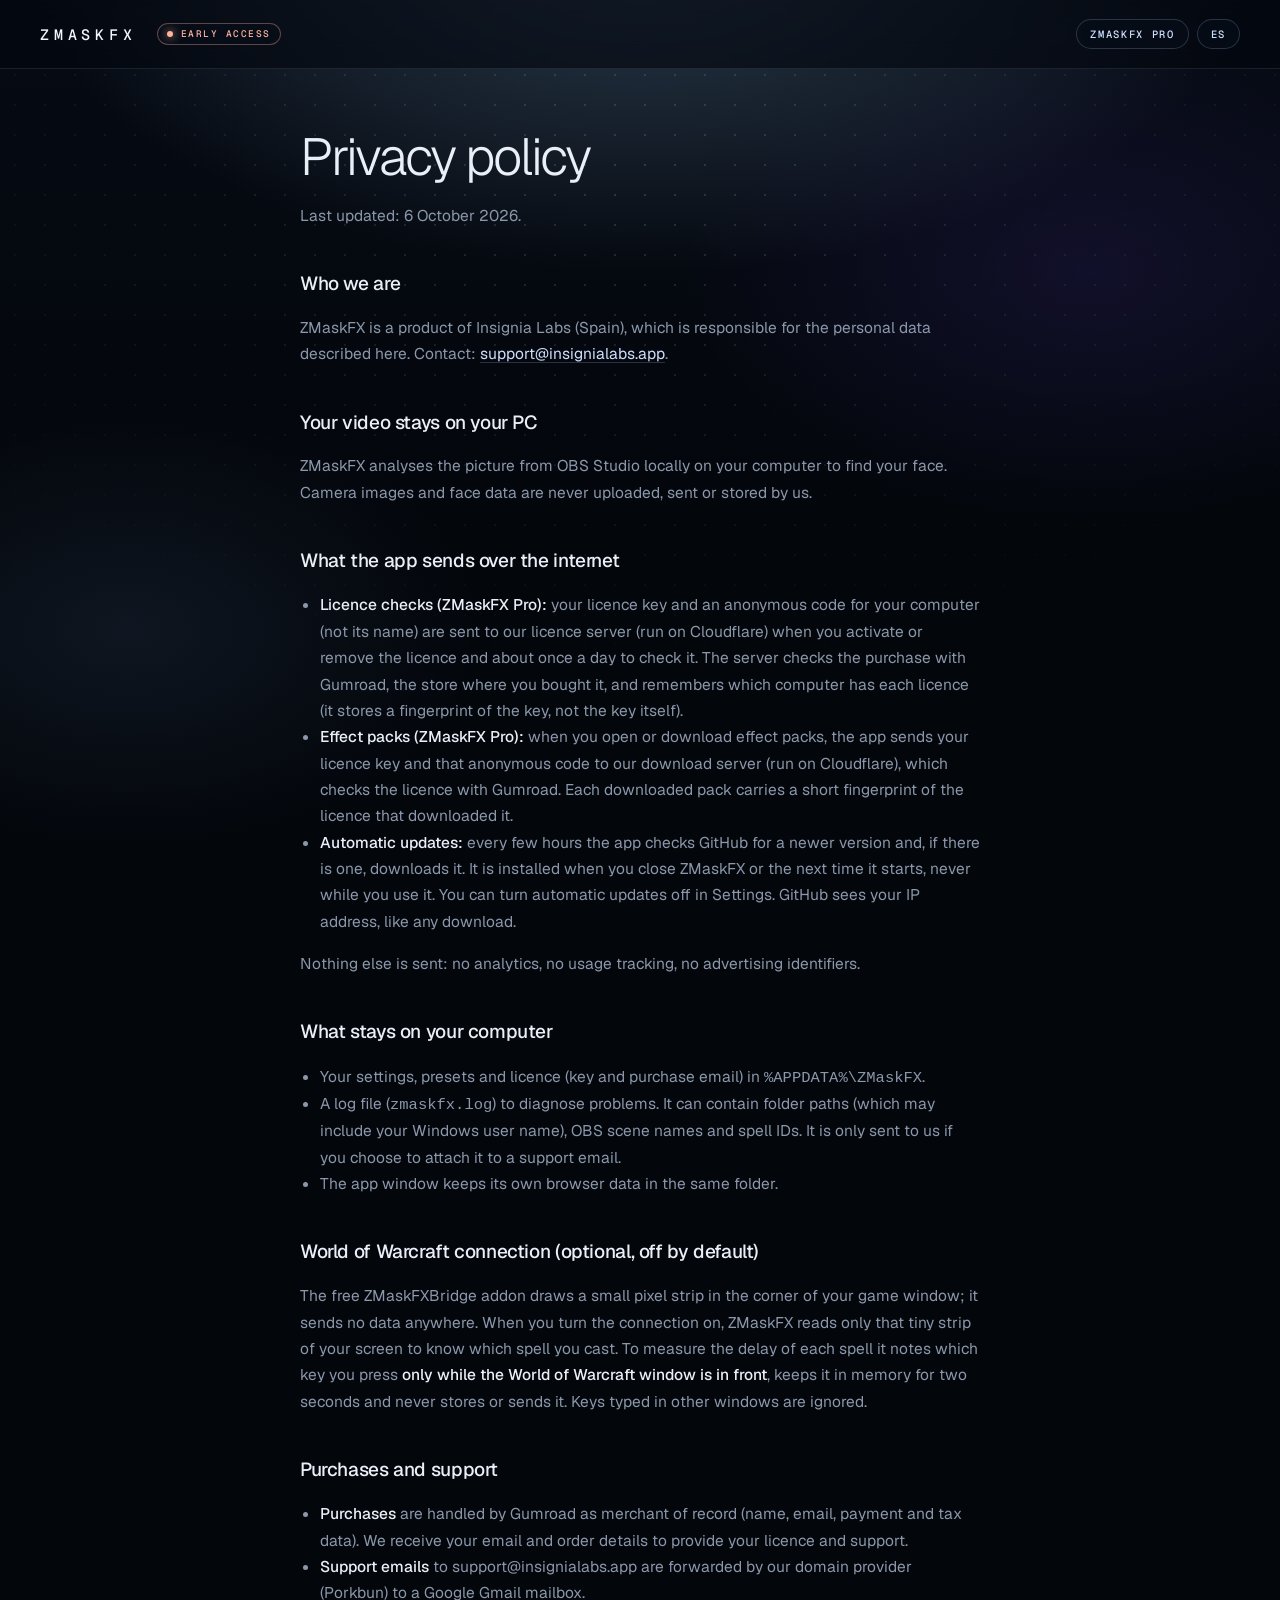
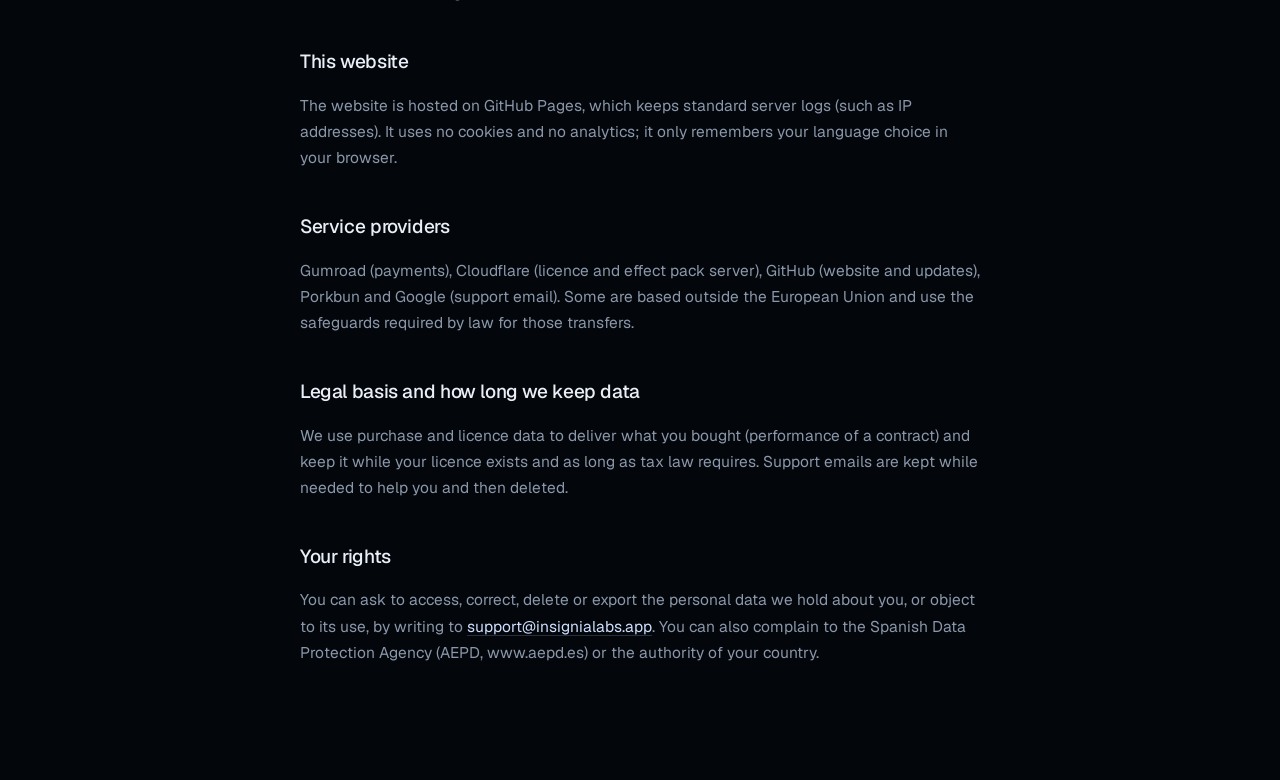
==== commit 92ddab66: "Precio sin impuestos (se suman al pagar), botón de compra en Gumroad, licencia de 1 PC a la vez y pr" ====
--- a/privacy.html
+++ b/privacy.html
@@ -3,7 +3,7 @@
 <meta http-equiv="Content-Security-Policy" content="default-src 'none'; script-src 'sha256-wenRB7uzCdGBovsb9C00Sm1f5bwtj+48CsK+rt9dWng='; style-src 'self' 'unsafe-inline'; img-src 'self'; media-src 'self'; font-src 'self'; connect-src 'none'; base-uri 'none'; form-action 'none'; object-src 'none'; upgrade-insecure-requests">
 <meta name="referrer" content="strict-origin-when-cross-origin">
 <meta name="viewport" content="width=device-width,initial-scale=1">
-<title>Privacy - ZMaskFX</title><link rel="icon" href="favicon.svg" type="image/svg+xml"><link rel="icon" href="favicon.ico" sizes="any"><link rel="stylesheet" href="style.css?v=4"></head>
+<title>Privacy - ZMaskFX</title><link rel="icon" href="favicon.svg?v=2" type="image/svg+xml"><link rel="icon" href="favicon.ico?v=2" sizes="any"><link rel="stylesheet" href="style.css?v=4"></head>
 <body>
 <div class="atmos" aria-hidden="true"></div>
 <header class="top scrolled"><div class="wrap">
@@ -14,7 +14,7 @@
 <main class="doc">
 <div data-lang="en">
 <h1>Privacy policy</h1>
-<p>Last updated: 4 October 2026.</p>
+<p>Last updated: 6 October 2026.</p>
 
 
 <h2>Who we are</h2>
@@ -26,8 +26,8 @@
 
 <h2>What the app sends over the internet</h2>
 <ul>
-<li><strong>Licence checks (ZMaskFX Pro):</strong> your licence key and an anonymous code for your computer (not its name) are sent to Lemon Squeezy to activate the licence, about once a day to check it is still valid, and when you deactivate it.</li>
-<li><strong>Effect packs (ZMaskFX Pro):</strong> when you open or download effect packs, the app sends your licence key and that anonymous code to our download server (run on Cloudflare), which checks the licence with Lemon Squeezy. Each downloaded pack carries a short fingerprint of the licence that downloaded it.</li>
+<li><strong>Licence checks (ZMaskFX Pro):</strong> your licence key and an anonymous code for your computer (not its name) are sent to our licence server (run on Cloudflare) when you activate or remove the licence and about once a day to check it. The server checks the purchase with Gumroad, the store where you bought it, and remembers which computer has each licence (it stores a fingerprint of the key, not the key itself).</li>
+<li><strong>Effect packs (ZMaskFX Pro):</strong> when you open or download effect packs, the app sends your licence key and that anonymous code to our download server (run on Cloudflare), which checks the licence with Gumroad. Each downloaded pack carries a short fingerprint of the licence that downloaded it.</li>
 <li><strong>Automatic updates:</strong> every few hours the app checks GitHub for a newer version and, if there is one, downloads it. It is installed when you close ZMaskFX or the next time it starts, never while you use it. You can turn automatic updates off in Settings. GitHub sees your IP address, like any download.</li>
 </ul>
 <p>Nothing else is sent: no analytics, no usage tracking, no advertising identifiers.</p>
@@ -45,7 +45,7 @@
 
 <h2>Purchases and support</h2>
 <ul>
-<li><strong>Purchases</strong> are handled by Lemon Squeezy as merchant of record (name, email, payment and tax data). We receive your email and order details to provide your licence and support.</li>
+<li><strong>Purchases</strong> are handled by Gumroad as merchant of record (name, email, payment and tax data). We receive your email and order details to provide your licence and support.</li>
 <li><strong>Support emails</strong> to support@insignialabs.app are forwarded by our domain provider (Porkbun) to a Google Gmail mailbox.</li>
 </ul>
 
@@ -53,7 +53,7 @@
 <p>The website is hosted on GitHub Pages, which keeps standard server logs (such as IP addresses). It uses no cookies and no analytics; it only remembers your language choice in your browser.</p>
 
 <h2>Service providers</h2>
-<p>Lemon Squeezy (payments and licences), Cloudflare (effect pack server), GitHub (website and updates), Porkbun and Google (support email). Some are based outside the European Union and use the safeguards required by law for those transfers.</p>
+<p>Gumroad (payments), Cloudflare (licence and effect pack server), GitHub (website and updates), Porkbun and Google (support email). Some are based outside the European Union and use the safeguards required by law for those transfers.</p>
 
 <h2>Legal basis and how long we keep data</h2>
 <p>We use purchase and licence data to deliver what you bought (performance of a contract) and keep it while your licence exists and as long as tax law requires.
@@ -66,7 +66,7 @@
 
 <div data-lang="es" hidden>
 <h1>Política de privacidad</h1>
-<p>Última actualización: 4 de octubre de 2026.</p>
+<p>Última actualización: 6 de octubre de 2026.</p>
 
 <h2>Quiénes somos</h2>
 <p>ZMaskFX es un producto de Insignia Labs (España), responsable de los datos personales descritos aquí. Contacto:
@@ -77,8 +77,8 @@
 
 <h2>Lo que la aplicación envía por internet</h2>
 <ul>
-<li><strong>Comprobación de licencia (ZMaskFX Pro):</strong> tu clave de licencia y un código anónimo de tu ordenador (no su nombre) se envían a Lemon Squeezy para activar la licencia, aproximadamente una vez al día para comprobar que sigue vigente, y cuando la desactivas.</li>
-<li><strong>Packs de efectos (ZMaskFX Pro):</strong> cuando abres o descargas packs de efectos, la aplicación envía tu clave de licencia y ese código anónimo a nuestro servidor de descargas (en Cloudflare), que comprueba la licencia con Lemon Squeezy. Cada pack descargado lleva una huella corta de la licencia que lo descargó.</li>
+<li><strong>Comprobación de licencia (ZMaskFX Pro):</strong> tu clave de licencia y un código anónimo de tu ordenador (no su nombre) se envían a nuestro servidor de licencias (en Cloudflare) al activar o quitar la licencia y aproximadamente una vez al día para comprobarla. El servidor comprueba la compra con Gumroad, la tienda donde la compraste, y recuerda qué ordenador tiene cada licencia (guarda una huella de la clave, no la clave).</li>
+<li><strong>Packs de efectos (ZMaskFX Pro):</strong> cuando abres o descargas packs de efectos, la aplicación envía tu clave de licencia y ese código anónimo a nuestro servidor de descargas (en Cloudflare), que comprueba la licencia con Gumroad. Cada pack descargado lleva una huella corta de la licencia que lo descargó.</li>
 <li><strong>Actualizaciones automáticas:</strong> cada pocas horas la aplicación consulta GitHub por si hay una versión nueva y, si la hay, la descarga. Se instala al cerrar ZMaskFX o la próxima vez que se inicia, nunca mientras lo usas. Puedes desactivar las actualizaciones automáticas en Ajustes. GitHub ve tu dirección IP, como en cualquier descarga.</li>
 </ul>
 <p>No se envía nada más: ni analíticas, ni seguimiento de uso, ni identificadores publicitarios.</p>
@@ -96,7 +96,7 @@
 
 <h2>Compras y soporte</h2>
 <ul>
-<li><strong>Las compras</strong> las gestiona Lemon Squeezy como vendedor oficial (nombre, correo, datos de pago e impuestos). Recibimos tu correo y los datos del pedido para darte la licencia y soporte.</li>
+<li><strong>Las compras</strong> las gestiona Gumroad como vendedor oficial (nombre, correo, datos de pago e impuestos). Recibimos tu correo y los datos del pedido para darte la licencia y soporte.</li>
 <li><strong>Los correos de soporte</strong> a support@insignialabs.app los reenvía nuestro proveedor de dominio (Porkbun) a un buzón de Google Gmail.</li>
 </ul>
 
@@ -104,7 +104,7 @@
 <p>La web está alojada en GitHub Pages, que guarda registros de servidor habituales (como direcciones IP). No usa cookies ni analíticas; solo recuerda en tu navegador el idioma que elijas.</p>
 
 <h2>Proveedores de servicio</h2>
-<p>Lemon Squeezy (pagos y licencias), Cloudflare (servidor de packs de efectos), GitHub (web y actualizaciones), Porkbun y Google (correo de soporte). Algunos están fuera de la Unión Europea y aplican las garantías que exige la ley para esas transferencias.</p>
+<p>Gumroad (pagos), Cloudflare (servidor de licencias y de packs de efectos), GitHub (web y actualizaciones), Porkbun y Google (correo de soporte). Algunos están fuera de la Unión Europea y aplican las garantías que exige la ley para esas transferencias.</p>
 
 <h2>Base legal y cuánto tiempo guardamos los datos</h2>
 <p>Usamos los datos de compra y licencia para entregarte lo que has comprado (ejecución de un contrato) y los guardamos mientras exista tu licencia y el tiempo que exija la ley fiscal.
--- a/style.css
+++ b/style.css
@@ -11,7 +11,7 @@
   --peach:#ffb39c;--peach-2:#ff8a73;
   --tx:#e9eef7;--mut:#8b97aa;--dim:#5b6679;
   --line:rgba(190,212,255,.11);--line-2:rgba(190,212,255,.2);--glass:rgba(14,24,40,.55);--glass-2:rgba(255,255,255,.035);
-  --ok:#9fe6c4;--black:#000;--white:#fff;
+  --ok:#9fe6c4;--warn:#f5c46b;--bad:#ff7d8c;--pro-1:#ffe08a;--pro-2:#f0b43c;--pro-3:#d18a1f;--pro-ink:#2b1a00;--black:#000;--white:#fff;
   /* Tipo */
   --f-sans:"Geist",system-ui,-apple-system,"Segoe UI",sans-serif;
   --f-mono:"Geist Mono",ui-monospace,"Cascadia Mono",Consolas,monospace;
@@ -56,11 +56,9 @@
 .top .wrap{display:flex;align-items:center;gap:16px;height:68px;max-width:none}
 .brand{display:grid;gap:3px;text-decoration:none}
 .brand b{font:500 15px/1 var(--f-mono);letter-spacing:.32em;color:var(--ice)}
-.brand span{color:var(--dim);font-size:9.5px}
 .badge{margin-left:4px;height:22px;padding:0 9px;font-size:9.5px;color:var(--peach);border-color:rgba(255,179,156,.35)}
 .top nav{margin-left:auto;display:flex;gap:8px;align-items:center}
 @media(max-width:820px){.top nav .hide-sm{display:none}.badge{display:none}}
-@media(max-width:520px){.brand span{display:none}}
 
 /* Botones */
 .btn{position:relative;display:inline-flex;align-items:center;justify-content:center;gap:10px;height:50px;padding:0 26px;border-radius:999px;
